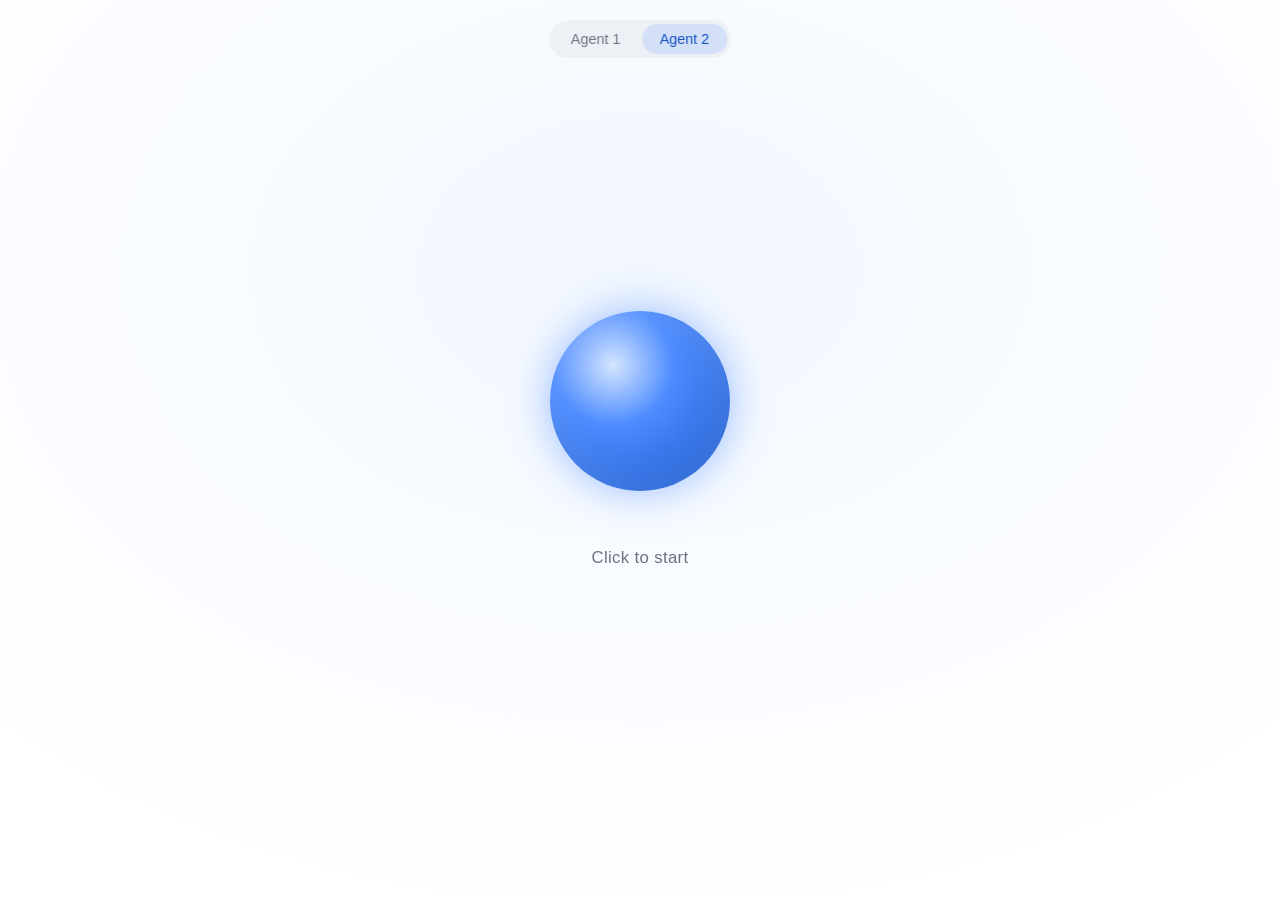
==== agent2.html @ fb424f1d "Add second agent page with switcher Refactor shared orb logic into agent.js and styling into styles." ====
<!DOCTYPE html>
<html lang="en">
<head>
  <meta charset="UTF-8" />
  <meta name="viewport" content="width=device-width, initial-scale=1.0" />
  <title>Agent 2</title>
  <link rel="stylesheet" href="./styles.css" />
</head>
<body class="theme-blue">
  <nav class="switcher">
    <a href="./index.html" class="tab">Agent 1</a>
    <a href="./agent2.html" class="tab active">Agent 2</a>
  </nav>

  <button id="orb" class="orb" data-state="idle" aria-label="Start conversation"></button>
  <p id="caption" class="caption">Click to start</p>

  <script type="module">
    import { initAgent } from "./agent.js";
    // TODO: swap in the second agent's ID — same as Agent 1 for now.
    initAgent({ agentId: "agent_5801kssjr261etmb06exam9at88x" });
  </script>
</body>
</html>
---- styles.css ----
:root {
  --bg: #ffffff;
  --text: #1b1d24;
  --muted: #6b7280;
}

/* --- Per-agent themes (applied as a class on <body>) ---------------------- */
.theme-pink {
  --orb-light: #ffd6f0;
  --orb-core: #ff5cc8;
  --orb-edge: #b3138a;
  --glow-rgb: 255, 92, 200;
  --bg-wash: #fff5fb;
}

.theme-blue {
  --orb-light: #d6e6ff;
  --orb-core: #4d8cff;
  --orb-edge: #1452c4;
  --glow-rgb: 77, 140, 255;
  --bg-wash: #f2f7ff;
}

* { box-sizing: border-box; }

html, body {
  height: 100%;
  margin: 0;
}

body {
  background: radial-gradient(120% 120% at 50% 30%, var(--bg-wash) 0%, var(--bg) 60%);
  color: var(--text);
  font-family: -apple-system, BlinkMacSystemFont, "Segoe UI", Roboto, Helvetica, Arial, sans-serif;
  display: flex;
  flex-direction: column;
  align-items: center;
  justify-content: center;
  gap: 2.5rem;
  min-height: 100dvh;
  -webkit-tap-highlight-color: transparent;
}

/* --- Top switcher --------------------------------------------------------- */
.switcher {
  position: fixed;
  top: 1.25rem;
  left: 50%;
  transform: translateX(-50%);
  display: flex;
  gap: 0.25rem;
  padding: 0.25rem;
  border-radius: 999px;
  background: rgba(0, 0, 0, 0.04);
  backdrop-filter: blur(6px);
}

.tab {
  text-decoration: none;
  font-size: 0.9rem;
  font-weight: 500;
  color: var(--muted);
  padding: 0.45rem 1.1rem;
  border-radius: 999px;
  transition: background 150ms ease, color 150ms ease;
}

.tab:hover { color: var(--text); }

.tab.active {
  color: var(--orb-edge);
  background: rgba(var(--glow-rgb), 0.16);
}

/* --- Orb ------------------------------------------------------------------ */
.orb {
  --scale: 1;
  --glow: 40px;
  appearance: none;
  border: none;
  padding: 0;
  cursor: pointer;
  width: 180px;
  height: 180px;
  border-radius: 50%;
  background:
    radial-gradient(circle at 35% 30%, var(--orb-light) 0%, var(--orb-core) 35%, var(--orb-edge) 100%);
  box-shadow:
    0 0 var(--glow) rgba(var(--glow-rgb), 0.55),
    inset 0 0 40px rgba(255, 255, 255, 0.15);
  transform: scale(var(--scale));
  transition: box-shadow 120ms ease, transform 120ms ease, filter 200ms ease;
  outline: none;
  position: relative;
  animation: breathe 4s ease-in-out infinite;
}

.orb:focus-visible {
  box-shadow:
    0 0 var(--glow) rgba(var(--glow-rgb), 0.55),
    inset 0 0 40px rgba(255, 255, 255, 0.15),
    0 0 0 4px rgba(var(--glow-rgb), 0.4);
}

/* Halo ring used for listening + connecting */
.orb::after {
  content: "";
  position: absolute;
  inset: -14px;
  border-radius: 50%;
  border: 2px solid rgba(var(--glow-rgb), 0.45);
  opacity: 0;
  transform: scale(0.9);
}

/* --- State-driven visuals --- */
.orb[data-state="connecting"] {
  animation: none;
  filter: saturate(0.7) brightness(0.9);
}
.orb[data-state="connecting"]::after {
  opacity: 1;
  animation: ring 1.4s ease-out infinite;
}

.orb[data-state="listening"] {
  animation: none;
}
.orb[data-state="listening"]::after {
  opacity: 1;
  animation: ring 2s ease-out infinite;
}

.orb[data-state="speaking"] {
  animation: none;
  filter: brightness(1.15);
}

.orb[data-state="error"] {
  animation: none;
  background: radial-gradient(circle at 35% 30%, #ffd9d4 0%, #ff7a6b 35%, #c63a2c 100%);
  box-shadow: 0 0 40px rgba(255, 122, 107, 0.5), inset 0 0 40px rgba(255, 255, 255, 0.15);
}

@keyframes breathe {
  0%, 100% { transform: scale(1); box-shadow: 0 0 36px rgba(var(--glow-rgb), 0.45), inset 0 0 40px rgba(255,255,255,0.15); }
  50%      { transform: scale(1.04); box-shadow: 0 0 56px rgba(var(--glow-rgb), 0.6), inset 0 0 40px rgba(255,255,255,0.15); }
}

@keyframes ring {
  0%   { opacity: 0.7; transform: scale(0.92); }
  100% { opacity: 0;   transform: scale(1.25); }
}

.caption {
  font-size: 1.05rem;
  letter-spacing: 0.02em;
  color: var(--muted);
  min-height: 1.4em;
  text-align: center;
  padding: 0 1rem;
  max-width: 30rem;
}

@media (prefers-reduced-motion: reduce) {
  .orb,
  .orb::after { animation: none !important; }
}
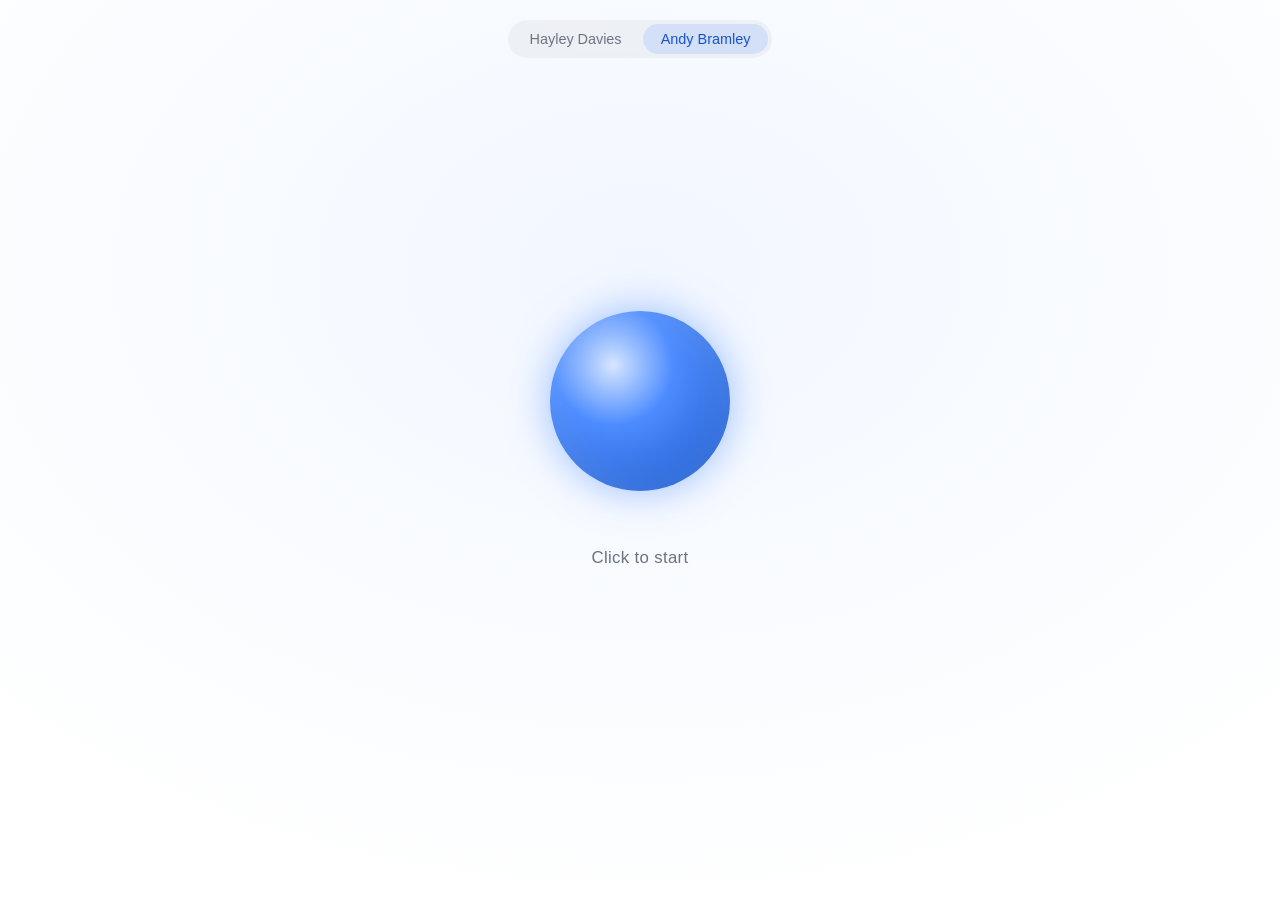
==== commit 8b22ac72: "Name agents in switcher: Hayley Davies and Andy Bramley Update tab labels and page titles; keep tab " ====
--- a/agent2.html
+++ b/agent2.html
@@ -3,13 +3,13 @@
 <head>
   <meta charset="UTF-8" />
   <meta name="viewport" content="width=device-width, initial-scale=1.0" />
-  <title>Agent 2</title>
+  <title>Andy Bramley</title>
   <link rel="stylesheet" href="./styles.css" />
 </head>
 <body class="theme-blue">
   <nav class="switcher">
-    <a href="./index.html" class="tab">Agent 1</a>
-    <a href="./agent2.html" class="tab active">Agent 2</a>
+    <a href="./index.html" class="tab">Hayley Davies</a>
+    <a href="./agent2.html" class="tab active">Andy Bramley</a>
   </nav>
 
   <button id="orb" class="orb" data-state="idle" aria-label="Start conversation"></button>
@@ -17,8 +17,7 @@
 
   <script type="module">
     import { initAgent } from "./agent.js";
-    // TODO: swap in the second agent's ID — same as Agent 1 for now.
-    initAgent({ agentId: "agent_5801kssjr261etmb06exam9at88x" });
+    initAgent({ agentId: "agent_5601kt6kr722e3js9ym4rrrxhc1k" });
   </script>
 </body>
 </html>
--- a/styles.css
+++ b/styles.css
@@ -62,6 +62,7 @@
   color: var(--muted);
   padding: 0.45rem 1.1rem;
   border-radius: 999px;
+  white-space: nowrap;
   transition: background 150ms ease, color 150ms ease;
 }
 
